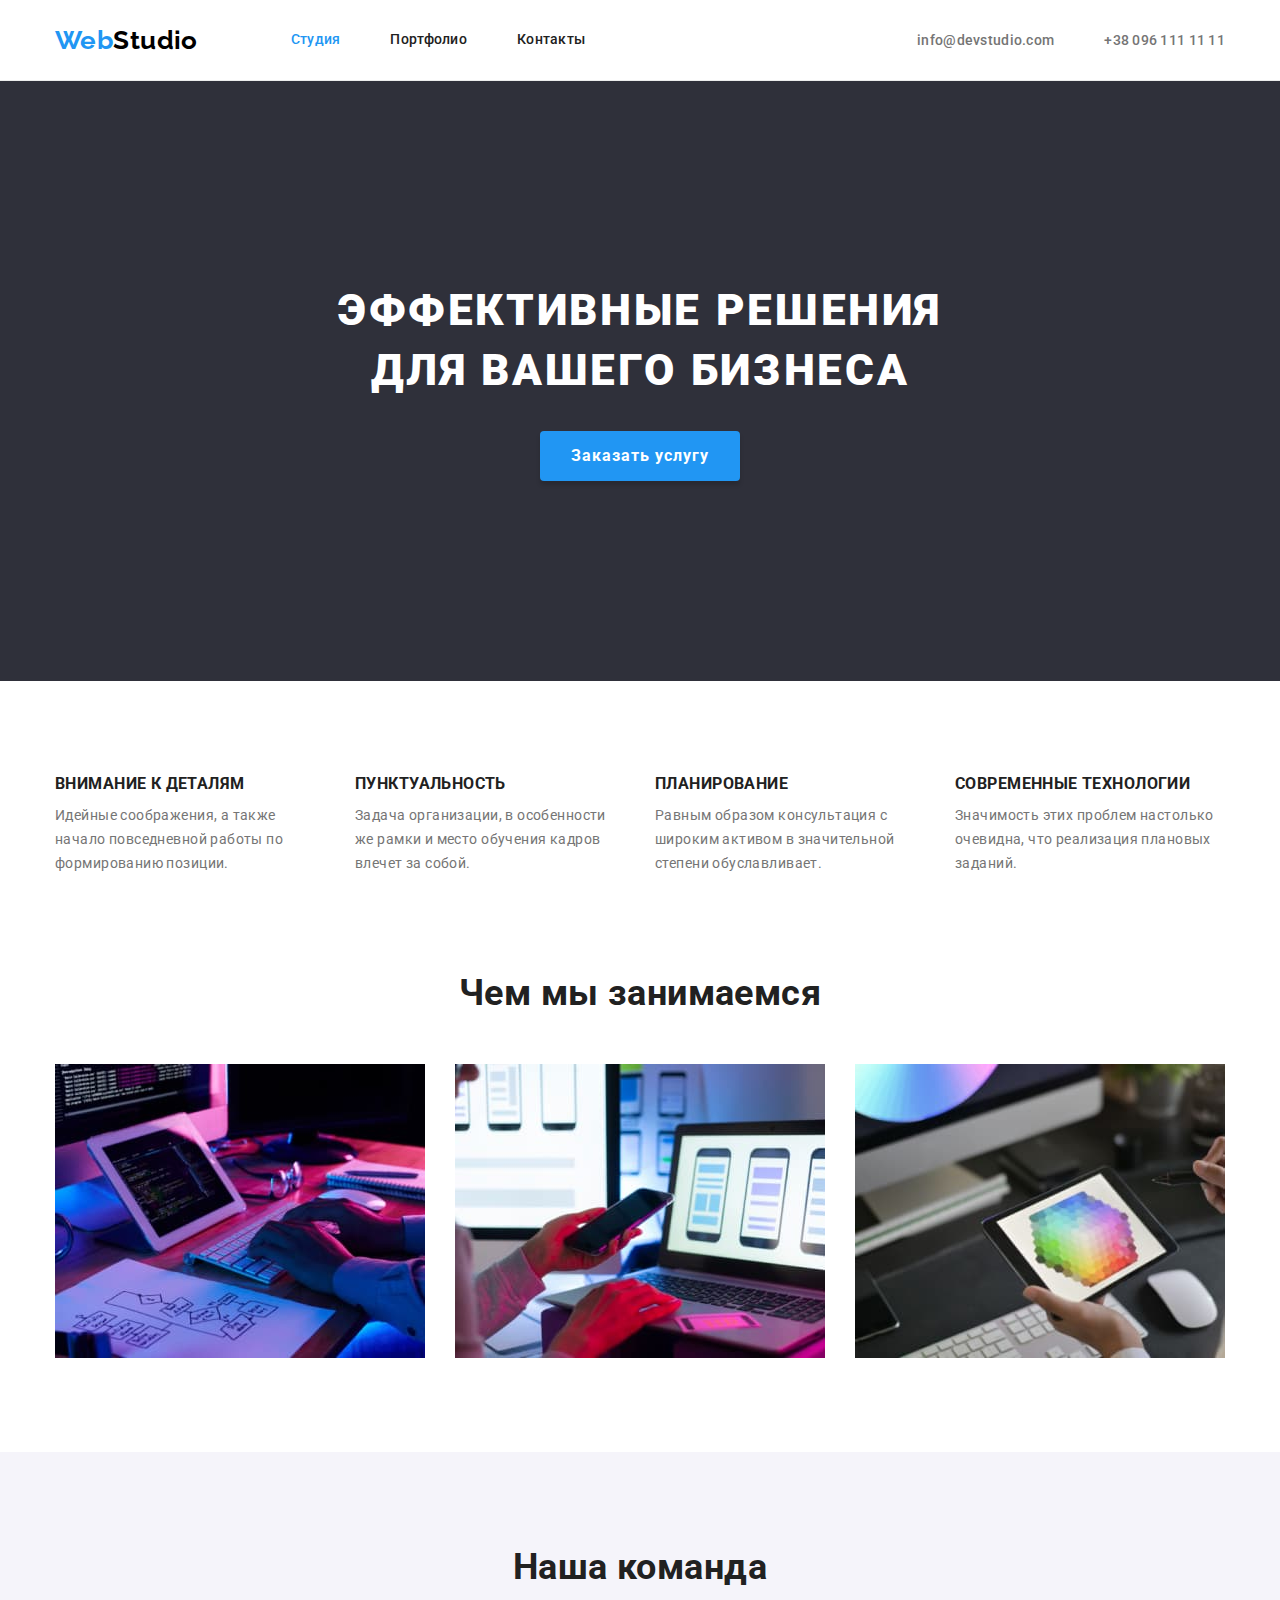
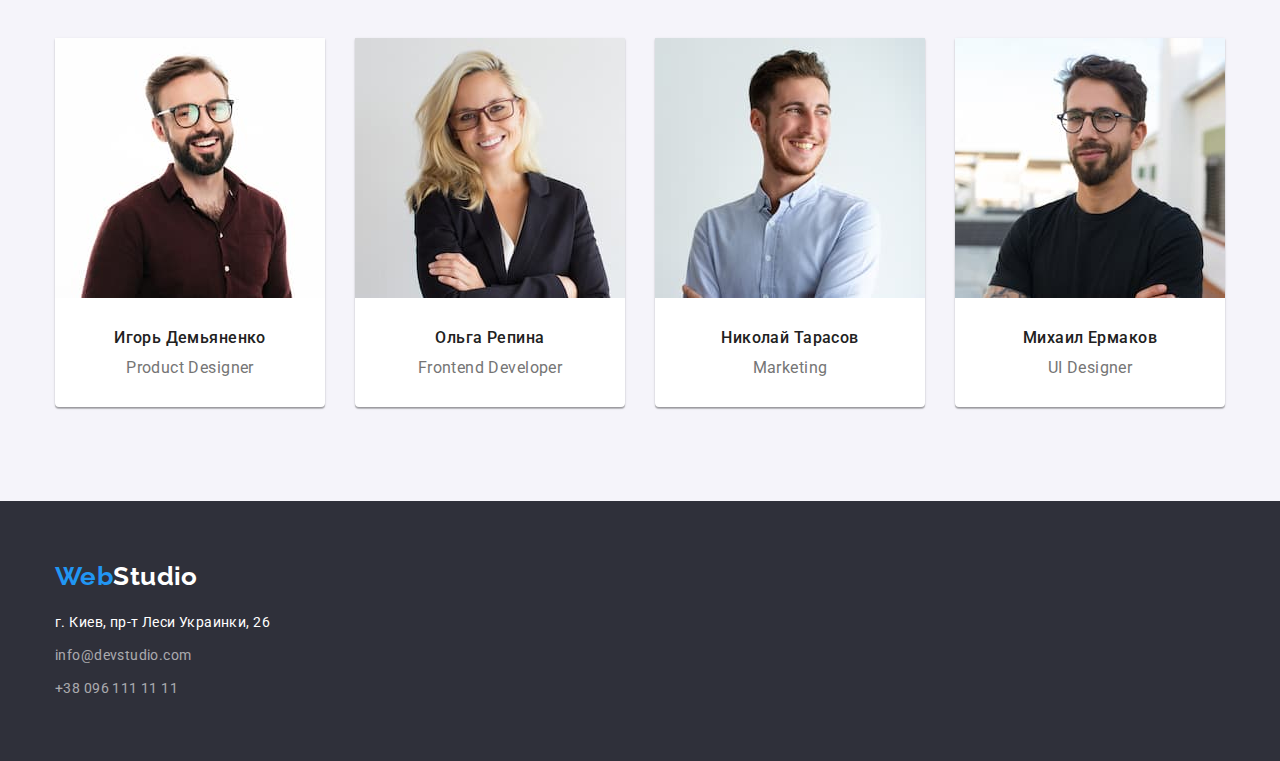
==== index.html @ e0d1f3ef "Copy hw-03" ====
<!DOCTYPE html>
<html lang="ru">

<head>
    <meta charset="UTF-8">
    <meta http-equiv="X-UA-Compatible" content="IE=edge">
    <meta name="viewport" content="width=device-width, initial-scale=1.0">
    <title>WebStudio</title>
    <link rel="preconnect" href="https://fonts.googleapis.com">
    <link rel="preconnect" href="https://fonts.gstatic.com" crossorigin>
    <link
        href="https://fonts.googleapis.com/css2?family=Raleway:wght@700&family=Roboto:wght@400;500;700;900&display=swap"
        rel="stylesheet">
    <link rel="stylesheet"
        href="https://cdnjs.cloudflare.com/ajax/libs/modern-normalize/0.6.0/modern-normalize.min.css" />
    <link rel="stylesheet" href="./css/styles.css" />
</head>

<body>

    <header>
        <div class="container main-nav">
            <nav class="nav">
                <!-- Website header -->
                <a class="nav-web header-web" href="./index.html">
                    Web<span class="header-studio">Studio</span>
                </a>

                <ul class="nav-menu list">
                    <li class="item"> <a class="link current" href="./index.html"> Студия </a> </li>
                    <li class="item"> <a class="link" href="./portfolio.html"> Портфолио </a> </li>
                    <li class="item"> <a class="link" href=""> Контакты </a> </li>
                </ul>
            </nav>

            <ul class="contacts list">
                <li class="item-link"> <a class="contacts-link" href="mailto:info@devstudio.com" lang="en">
                        info@devstudio.com </a> </li>
                <li class="item-link"> <a class="contacts-link" href="tel:+380961111111"> +38 096 111 11 11 </a> </li>
            </ul>
        </div>
    </header>

    <main>
        <!-- Шапка  -->

        <section class="section hero">
            <div class="decision container">
                <h1 class="decision-main">Эффективные решения <br /> для вашего бизнеса</h1>
                <button type="button" class="button">Заказать услугу</button>
            </div>
        </section>

        <!-- Особенности -->

        <section class="advantages section">
            <div class="container">
                <h2 class="advantages-hover">Преимущества работы с веб-студией WebStudio</h2>
                <ul class="list">
                    <li class=adv-groups>
                        <h3 class="advantages-dedails">Внимание к деталям</h3>
                        <p>Идейные соображения, а также начало повседневной работы по формированию позиции.</p>
                    </li>

                    <li class=adv-groups>
                        <h3 class="advantages-punctuals">Пунктуальность</h3>
                        <p>Задача организации, в особенности же рамки и место обучения кадров влечет за собой.</p>
                    </li>

                    <li class=adv-groups>
                        <h3 class="advantages-planning">Планирование</h3>
                        <p>Равным образом консультация с широким активом в значительной степени обуславливает.</p>
                    </li>

                    <li class=adv-groups>
                        <h3 class="advantages-technologies">Современные технологии</h3>
                        <p>Значимость этих проблем настолько очевидна, что реализация плановых заданий.</p>
                    </li>
                </ul>
            </div>
        </section>

        <!-- Направления работы студии -->
        <section class="directions section addsetup">
            <div class="container">
                <h2>Чем мы занимаемся</h2>
                <ul class="list">
                    <li>
                        <img class="list-img" src="./images/web.jpg" alt="Разработка Веб-приложений" width="370">
                    </li>
                    <li>
                        <img class="list-img" src="./images/mob.jpg" alt="Разработка мобильных приложений" width="370">
                    </li>
                    <li>
                        <img class="list-img" src="./images/design.jpg" alt="Разработка дизайнов для приложений"
                            width="370">
                    </li>
                </ul>
            </div>
        </section>
        <!-- Наша команда -->
        <section class="team section">
            <div class="container">
                <h2>Наша команда</h2>
                <ul class="list">
                    <li class="team-member">
                        <img src="./images/pd.jpg" alt="Игорь Демьяненко" width="270">
                        <div class="team-member-block">
                            <h3>Игорь Демьяненко</h3>
                            <p>Product Designer</p>
                        </div>
                    </li>
                    <li class="team-member">
                        <img src="./images/fd.jpg" alt="Ольга Репина" width="270">
                        <div class="team-member-block">
                            <h3>Ольга Репина</h3>
                            <p>Frontend Developer</p>
                        </div>
                    </li>
                    <li class="team-member">
                        <img src="./images/mr.jpg" alt="Николай Тарасов" width="270">
                        <div class="team-member-block">
                            <h3>Николай Тарасов</h3>
                            <p>Marketing</p>
                        </div>
                    </li>
                    <li class="team-member">
                        <img src="./images/ui.jpg" alt="Михаил Ермаков" width="270">
                        <div class="team-member-block">
                            <h3>Михаил Ермаков</h3>
                            <p>UI Designer</p>
                        </div>
                    </li>
                </ul>
            </div>
        </section>
    </main>
    <footer class="footer">
        <div class="container">
            <a class="nav-web footer-web" href="./index.html">
                Web<span class="footer-studio">Studio</span>
            </a>
            <address>
                <ul class="list">
                    <li class="footer-li">
                        <a class="footer-address" href="https://goo.gl/maps/BYtRj1dd29ztW6SMA" target="_blank"> г.
                            Киев,
                            пр-т Леси
                            Украинки, 26 </a>
                    </li>
                    <li class="footer-li"> <a class="footer-link" href="mailto:info@devstudio.com" lang="en">
                            info@devstudio.com </a>
                    </li>
                    <li class="footer-li"> <a class="footer-link" href="tel:+380961111111"> +38 096 111 11 11 </a> </li>
                </ul>
            </address>
        </div>
    </footer>
</body>

</html>
---- css/styles.css ----
/* цвет основного текста #757575 */
/* вторичный цвет текста #212121 */
/* синий #2196F3  */
/* backround color main #E5E5E5 */
/* вторичный цвет фона #2F303A */
/* вторичный цвет фона #2F303A */
/* цвет фона 3 (наша команда) #F5F4FA */
/*font-family: 'Raleway', sans-serif; */

:root {
  --primary-text-color: #757575;
  --title-text-color: #212121;
  --accent-color: #2196f3;
  --primary-white-color: #ffffff;
  --main-backround-color: #e5e5e5;
  --secondary-background-color: #2f303a;
  --full-black: #000000;
  --color-footer-links: rgba(255, 255, 255, 0.6);
  --background-ourteam-button: #f5f4fa;
  --color-padding-bottom: #ececec;
  --color-border-items: #eeeeee;
}

body {
  background-color: var(--primary-white-color);
  color: var(--primary-text-color);
  font-family: "Roboto", sans-serif;
  font-size: 14px;
  letter-spacing: 0.03em;
}
/* Утиилиты */
h1,
h2,
h3,
h4,
h5,
h6,
p,
ul,
body,
main,
section {
  padding: 0;
  margin: 0;
}

img {
  display: block;
  max-width: 100%;
  height: auto;
}

.section {
  padding-top: 94px;
  padding-bottom: 94px;
}
.list {
  padding: 0;
  margin: 0;
  list-style: none;
}

.container {
  margin-left: auto;
  margin-right: auto;
  width: 1200px;
  box-sizing: border-box;
  padding-left: 15px;
  padding-right: 15px;
  /*   outline: 2px solid tomato;
  background-color: rgba(136, 193, 211, 0.671);*/
}

/* Header + footer */
header {
  background-color: var(--primary-white-color);
  border-bottom: 1px solid var(--color-padding-bottom);
  max-width: 1600px;

  margin-left: auto;
  margin-right: auto;
}
footer {
  background-color: var(--secondary-background-color);
  max-width: 1600px;

  margin-left: auto;
  margin-right: auto;
}
.list {
  list-style: none;
}

/* main nav */
.main-nav {
  display: flex;
  align-items: center;
  justify-content: center;
  box-sizing: inherit;
}
.nav {
  display: flex;
  align-items: center;
}

.nav-menu {
  display: flex;
  align-items: center;
  margin-left: 93px;
}

.contacts {
  display: flex;
  margin-left: auto;
  align-items: center;
}

.nav-web {
  color: var(--accent-color);
  font-family: "Raleway", sans-serif;
  font-size: 26px;
  font-weight: bold;
  line-height: 1.19;
  text-align: left;
  text-decoration: none;
}

/* .header-web {
  text-shadow: 0px 4px 4px rgba(0, 0, 0, 0.25);
} */

.header-studio {
  color: var(--full-black);
}

.footer-studio {
  color: var(--primary-white-color);
}
.footer {
  padding-top: 60px;
  padding-bottom: 60px;
}
.footer .footer-web {
  display: block;

  padding-bottom: 20px;
}

.footer .list {
  line-height: 1.71;
  font-style: normal;
  box-sizing: border-box;
}

.footer .list:not(:last-child) {
  padding-bottom: 9px;
}
/* .footer .list:last-child {
  
} */

/* .footer .footer-address {
  padding-bottom: 9px;
} */

.footer .footer-li:not(:last-child) {
  padding-bottom: 9px;
}

.footer-address {
  color: var(--primary-white-color);
  text-decoration: none;
}

.footer-link {
  text-decoration: none;
  color: var(--color-footer-links);
}

.nav-menu .link {
  color: var(--title-text-color);
  text-decoration: none;
  font-weight: 500;
  line-height: 1.14;
  letter-spacing: 0.02em;
  display: block;

  padding-top: 32px;
  padding-bottom: 32px;
}
.nav-menu .item:not(:last-child) {
  margin-right: 50px;
}
.contacts .item-link:not(:last-child) {
  margin-right: 50px;
}

.nav-menu .link:hover,
.nav-menu .link:focus {
  color: var(--accent-color);
}
.contacts-link {
  text-decoration: none;
  color: var(--primary-text-color);
  font-weight: 500;
  line-height: 1.14;
  letter-spacing: 0.02em;
}

.contacts-link:hover,
.contacts-link:focus {
  color: var(--accent-color);
}

.nav-menu .current {
  color: var(--accent-color);
}

.hero {
  padding-top: 0;
  padding-bottom: 0;
  max-width: 1600px;
  margin: 0 auto;
  background-color: var(--secondary-background-color);
}
/* section 1 / h1+button */
.hero .decision {
  padding-top: 200px;
  padding-bottom: 200px;
  margin: auto;

  text-align: center;
  display: flex;
  flex-direction: column;
  align-items: center;
  justify-content: center;
}

.decision-main {
  color: var(--primary-white-color);
  font-weight: 900;
  font-size: 44px;
  line-height: 1.36;
  letter-spacing: 0.06em;
  text-transform: uppercase;
}

/* Кнопка */
.button {
  color: var(--primary-white-color);
  background-color: var(--accent-color);
  text-decoration: none;
  font-weight: bold;
  font-size: 16px;
  line-height: 1.87;
  text-align: center;
  letter-spacing: 0.06em;
  box-shadow: 0px 4px 4px rgba(0, 0, 0, 0.15);
  border-radius: 4px;
  cursor: pointer;
  border: 0;
  box-sizing: border-box;
  width: 200px;
  height: 50px;

  display: flex;
  justify-content: center;
  align-items: center;
  margin-top: 30px;
}

/* Section2 - Особенности */
.advantages .list {
  /* box-sizing: inherit; */
  display: flex;
  text-align: left;
  justify-content: space-between;
}
/* .advantages .adv-groups {
} */

.advantages-hover {
  display: none;
}
.advantages h3 {
  color: var(--title-text-color);
  font-weight: bold;
  line-height: 1.14;
  text-transform: uppercase;
  padding-bottom: 10px;
}
.advantages p {
  /* line-height: 1.71px; */
  font-size: 14px;
  line-height: 24px;
  letter-spacing: 0.03em;

  width: 270px;
  height: 75px;
}
/* Section3 - Направления работы студии */
.directions h2 {
  color: var(--title-text-color);
  font-weight: bold;
  font-size: 36px;
  line-height: 1.17;
  text-align: center;
  padding-bottom: 50px;
}

.directions .list {
  display: flex;
  justify-content: space-between;
}
.addsetup {
  padding-top: 0;
}

/* Section4 - Наша команда */
.team {
  background-color: var(--background-ourteam-button);
  box-sizing: border-box;
  max-width: 1600px;
  /* height: 648px; */
  margin-left: auto;
  margin-right: auto;
}
.team h2 {
  color: var(--title-text-color);
  font-weight: bold;
  font-size: 36px;
  line-height: 1.17;
  text-align: center;
  padding-bottom: 50px;
}

.team-member-block {
  padding-top: 30px;
  padding-bottom: 30px;
}
.team h3 {
  color: var(--title-text-color);
  font-weight: 500;
  font-size: 16px;
  line-height: 1.19;
  text-align: center;
}

.team p {
  font-size: 16px;
  line-height: 1.19;
  text-align: center;

  padding-top: 10px;
}

.team-member {
  background-color: var(--primary-white-color);
  box-shadow: 0px 1px 3px rgba(0, 0, 0, 0.12), 0px 1px 1px rgba(0, 0, 0, 0.14),
    0px 2px 1px rgba(0, 0, 0, 0.2);
  border-radius: 0px 0px 4px 4px;
}

.team .list {
  display: flex;
  justify-content: space-between;
}

/* Section 2.1 - Направления деятельности */
.activity h1 {
  display: none;
}
.button-filter {
  color: var(--title-text-color);
  background-color: var(--background-ourteam-button);
  border-radius: 4px;
  border: 0;
  font-weight: 500;
  font-size: 16px;
  line-height: 1.62;
  text-align: center;
  cursor: pointer;
}

.button-filter:focus,
.button-filter:hover,
.button-filter:active {
  color: var(--primary-white-color);
  background-color: var(--accent-color);
  box-shadow: 0px 3px 1px rgba(0, 0, 0, 0.1), 0px 1px 2px rgba(0, 0, 0, 0.08),
    0px 2px 2px rgba(0, 0, 0, 0.12);
}

/* top filters */
.filters {
  display: flex;
  justify-content: center;
  /* margin-top: 77px; */
  margin-bottom: 50px;
}
.button-filter {
  padding: 6px 22px;
}
.filters .li-filter:not(:last-child) {
  margin-right: 8px;
}

/* Section 2.2 - Наши направления деятельности */

.activity a {
  text-decoration: none;
}
.filter-service {
  color: var(--title-text-color);
  font-weight: bold;
  font-size: 18px;
  line-height: 2;
  letter-spacing: 0.06em;
}
.filter-direction {
  color: var(--primary-text-color);
  font-size: 16px;
  line-height: 1.87;
}

/* filterd items */
.filtered-activity {
  display: flex;
  flex-wrap: wrap;
  margin-top: -30px;
  margin-left: -30px;
  /* margin-bottom: 111px; */
}
.filtered-activity > .item {
  flex-basis: calc(100% / 3 - 30px);
  margin-top: 30px;
  margin-left: 30px;
  width: 370px;
  height: 404px;
  border: 1px solid var(--color-border-items);
}
.group-borders {
  padding: 20px 24px;
}
.filtered-activity .filter-service {
  padding-bottom: 4px;
}
.filtered-activity a {
  display: inline-block;
  padding: 0;
}
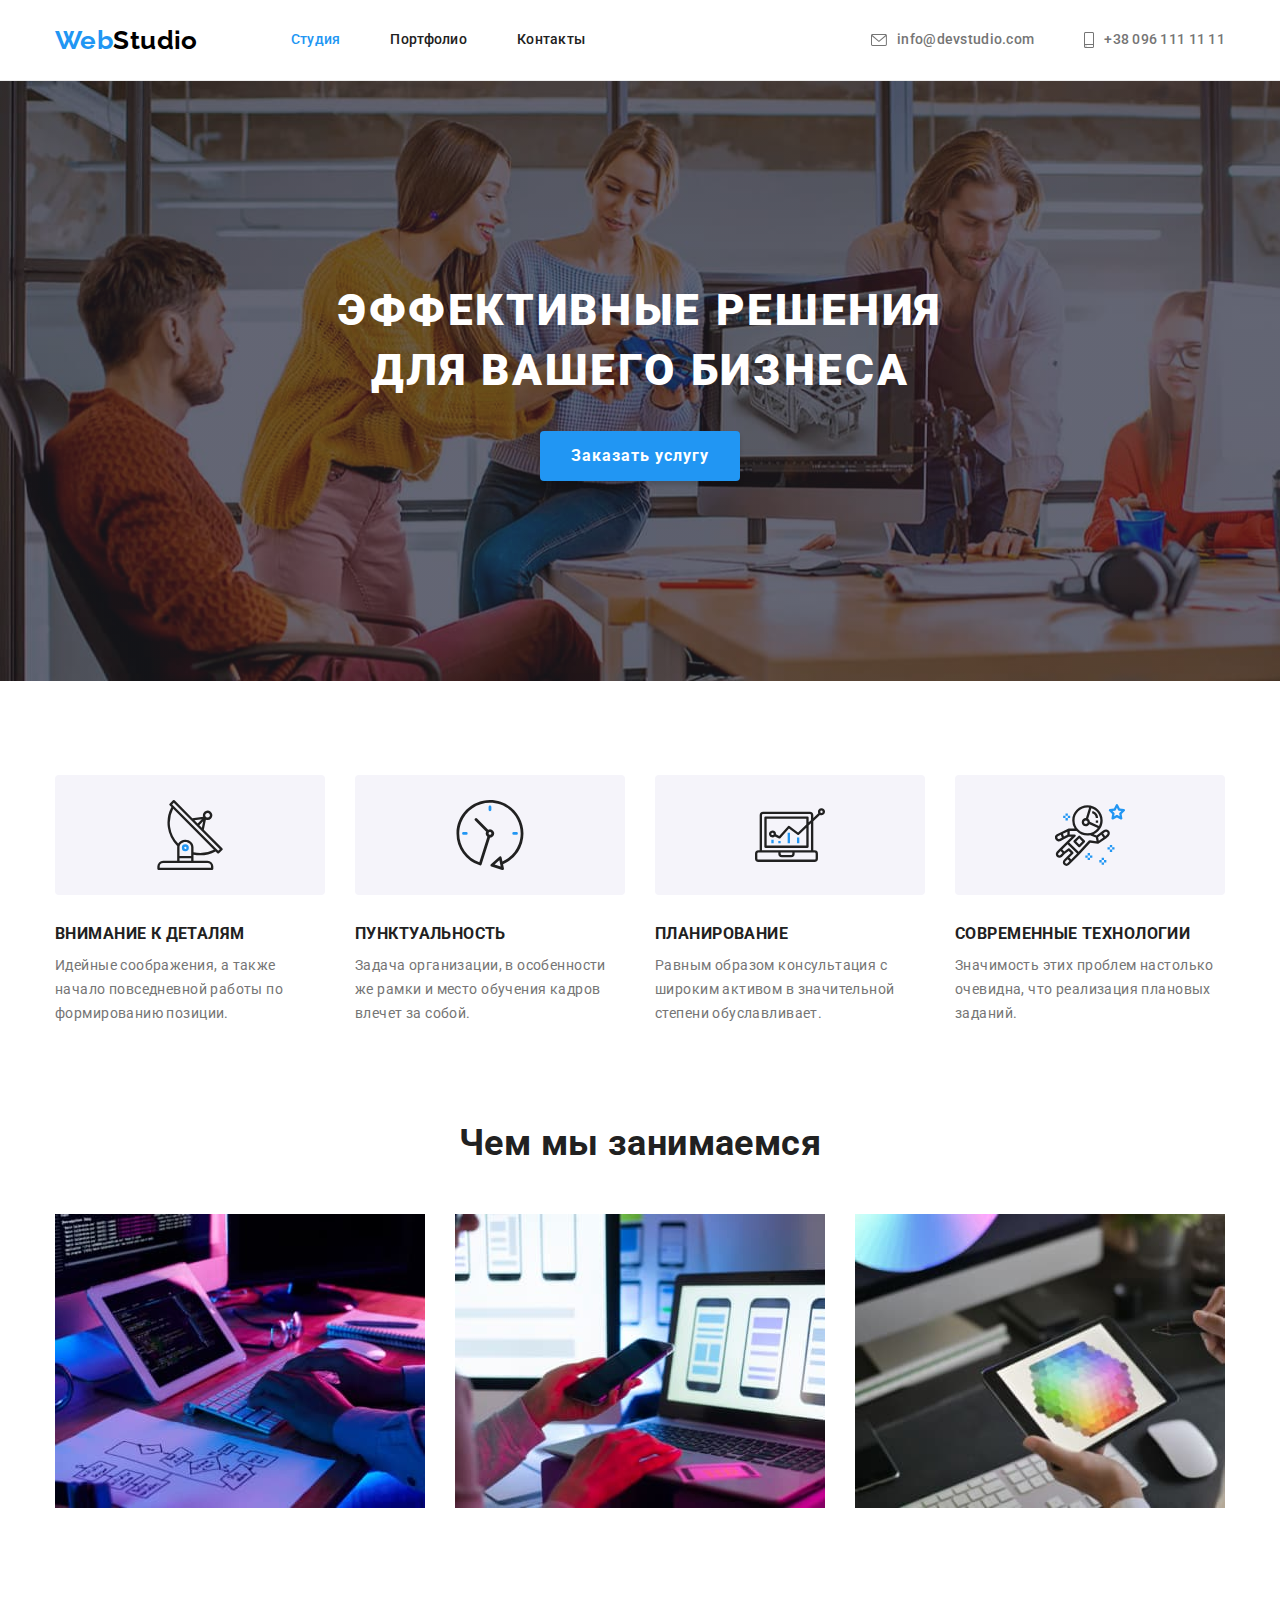
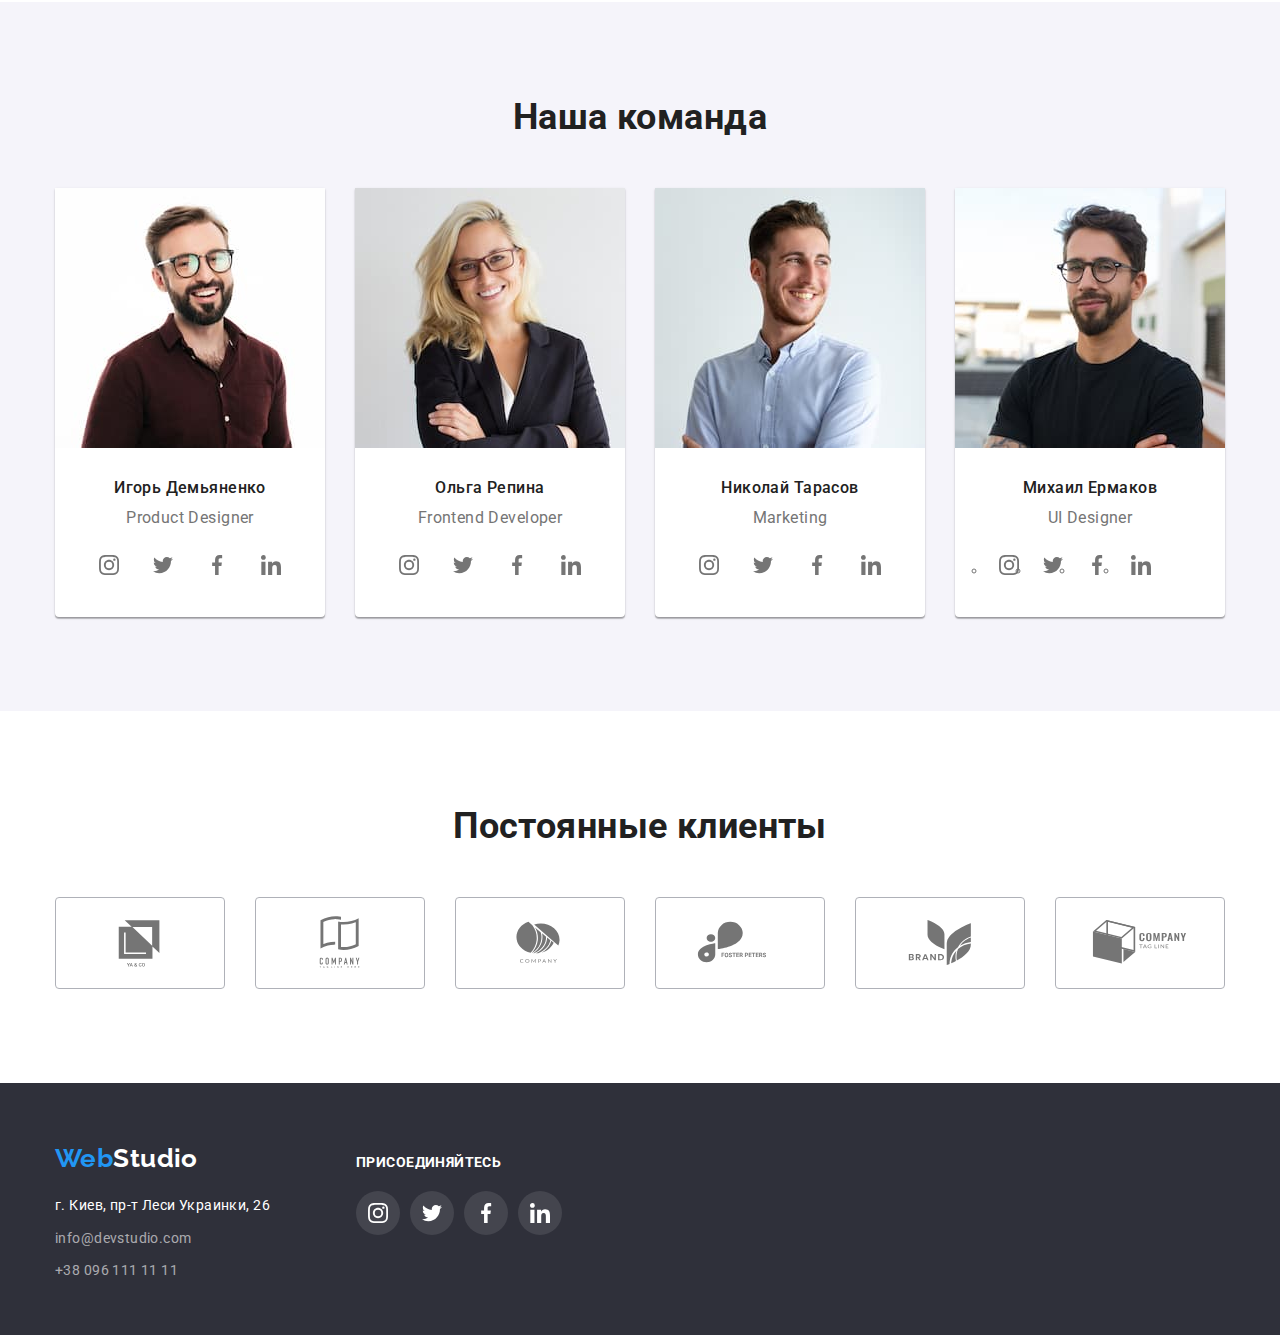
==== commit 4f811ca6: "First large version" ====
--- a/index.html
+++ b/index.html
@@ -34,9 +34,19 @@
             </nav>
 
             <ul class="contacts list">
-                <li class="item-link"> <a class="contacts-link" href="mailto:info@devstudio.com" lang="en">
-                        info@devstudio.com </a> </li>
-                <li class="item-link"> <a class="contacts-link" href="tel:+380961111111"> +38 096 111 11 11 </a> </li>
+                <li class="item-link icon-mail"> <a class="contacts-link" href="mailto:info@devstudio.com" lang="en">
+                        <svg class="envelope-icon" width="16" height="12">
+                            <use href="./images/icons.svg#envelope"></use>
+                        </svg>
+                        info@devstudio.com
+                    </a> </li>
+
+                <li class="item-link icon-phone"> <a class="contacts-link" href="tel:+380961111111">
+                        <svg class="smartphone-icon" width="10" height="16">
+                            <use href="./images/icons.svg#smartphone"></use>
+                        </svg>
+                        +38 096 111 11 11
+                    </a> </li>
             </ul>
         </div>
     </header>
@@ -58,21 +68,41 @@
                 <h2 class="advantages-hover">Преимущества работы с веб-студией WebStudio</h2>
                 <ul class="list">
                     <li class=adv-groups>
+                        <div class="advantages-icons">
+                            <svg class="antenna-icon" width="70" height="70">
+                                <use href="./images/icons.svg#antenna"></use>
+                            </svg>
+                        </div>
                         <h3 class="advantages-dedails">Внимание к деталям</h3>
                         <p>Идейные соображения, а также начало повседневной работы по формированию позиции.</p>
                     </li>
 
                     <li class=adv-groups>
+                        <div class="advantages-icons">
+                            <svg class="clock-icon" width="70" height="70">
+                                <use href="./images/icons.svg#clock"></use>
+                            </svg>
+                        </div>
                         <h3 class="advantages-punctuals">Пунктуальность</h3>
                         <p>Задача организации, в особенности же рамки и место обучения кадров влечет за собой.</p>
                     </li>
 
                     <li class=adv-groups>
+                        <div class="advantages-icons">
+                            <svg class="diagram-icon" width="70" height="70">
+                                <use href="./images/icons.svg#diagram"></use>
+                            </svg>
+                        </div>
                         <h3 class="advantages-planning">Планирование</h3>
                         <p>Равным образом консультация с широким активом в значительной степени обуславливает.</p>
                     </li>
 
                     <li class=adv-groups>
+                        <div class="advantages-icons">
+                            <svg class="astronaut-icon" width="70" height="70">
+                                <use href="./images/icons.svg#astronaut"></use>
+                            </svg>
+                        </div>
                         <h3 class="advantages-technologies">Современные технологии</h3>
                         <p>Значимость этих проблем настолько очевидна, что реализация плановых заданий.</p>
                     </li>
@@ -108,6 +138,28 @@
                         <div class="team-member-block">
                             <h3>Игорь Демьяненко</h3>
                             <p>Product Designer</p>
+                            <div class="team-socialnetwork">
+                                <a class="team-socicons" href="https://www.instagram.com/" target="_blank">
+                                    <svg class="instagtram" width="20" height="20">
+                                        <use href="./images/icons.svg#instagram"></use>
+                                    </svg>
+                                </a>
+                                <a class="team-socicons" href="https://www.twitter.com" target="_blank">
+                                    <svg class="twitter" width="20" height="20">
+                                        <use href="./images/icons.svg#twitter"></use>
+                                    </svg>
+                                </a>
+                                <a class="team-socicons" href="https://www.facebook.com" target="_blank">
+                                    <svg class="facebook" width="20" height="20">
+                                        <use href="./images/icons.svg#facebook"></use>
+                                    </svg>
+                                </a>
+                                <a class="team-socicons" href="https://www.linkedin.com" target="_blank">
+                                    <svg class="linkedin" width="20" height="20">
+                                        <use href="./images/icons.svg#linkedin"></use>
+                                    </svg>
+                                </a>
+                            </div>
                         </div>
                     </li>
                     <li class="team-member">
@@ -115,6 +167,28 @@
                         <div class="team-member-block">
                             <h3>Ольга Репина</h3>
                             <p>Frontend Developer</p>
+                            <div class="team-socialnetwork">
+                                <a class="team-socicons" href="https://www.instagram.com/" target="_blank">
+                                    <svg class="instagtram" width="20" height="20">
+                                        <use href="./images/icons.svg#instagram"></use>
+                                    </svg>
+                                </a>
+                                <a class="team-socicons" href="https://www.twitter.com" target="_blank">
+                                    <svg class="twitter" width="20" height="20">
+                                        <use href="./images/icons.svg#twitter"></use>
+                                    </svg>
+                                </a>
+                                <a class="team-socicons" href="https://www.facebook.com" target="_blank">
+                                    <svg class="facebook" width="20" height="20">
+                                        <use href="./images/icons.svg#facebook"></use>
+                                    </svg>
+                                </a>
+                                <a class="team-socicons" href="https://www.linkedin.com" target="_blank">
+                                    <svg class="linkedin" width="20" height="20">
+                                        <use href="./images/icons.svg#linkedin"></use>
+                                    </svg>
+                                </a>
+                            </div>
                         </div>
                     </li>
                     <li class="team-member">
@@ -122,6 +196,28 @@
                         <div class="team-member-block">
                             <h3>Николай Тарасов</h3>
                             <p>Marketing</p>
+                            <div class="team-socialnetwork">
+                                <a class="team-socicons" href="https://www.instagram.com/" target="_blank">
+                                    <svg class="instagtram" width="20" height="20">
+                                        <use href="./images/icons.svg#instagram"></use>
+                                    </svg>
+                                </a>
+                                <a class="team-socicons" href="https://www.twitter.com" target="_blank">
+                                    <svg class="twitter" width="20" height="20">
+                                        <use href="./images/icons.svg#twitter"></use>
+                                    </svg>
+                                </a>
+                                <a class="team-socicons" href="https://www.facebook.com" target="_blank">
+                                    <svg class="facebook" width="20" height="20">
+                                        <use href="./images/icons.svg#facebook"></use>
+                                    </svg>
+                                </a>
+                                <a class="team-socicons" href="https://www.linkedin.com" target="_blank">
+                                    <svg class="linkedin" width="20" height="20">
+                                        <use href="./images/icons.svg#linkedin"></use>
+                                    </svg>
+                                </a>
+                            </div>
                         </div>
                     </li>
                     <li class="team-member">
@@ -129,31 +225,149 @@
                         <div class="team-member-block">
                             <h3>Михаил Ермаков</h3>
                             <p>UI Designer</p>
-                        </div>
+                            <ul class="team-socialnetwork">
+                                <li>
+                                    <a class="team-socicons" href="https://www.instagram.com/" target="_blank">
+                                        <svg class="instagtram" width="20" height="20">
+                                            <use href="./images/icons.svg#instagram"></use>
+                                        </svg>
+                                    </a>
+                                </li>
+                                <li>
+                                    <a class="team-socicons" href="https://www.twitter.com" target="_blank">
+                                        <svg class="twitter" width="20" height="20">
+                                            <use href="./images/icons.svg#twitter"></use>
+                                        </svg>
+                                    </a>
+                                </li>
+                                <li>
+                                    <a class="team-socicons" href="https://www.facebook.com" target="_blank">
+                                        <svg class="facebook" width="20" height="20">
+                                            <use href="./images/icons.svg#facebook"></use>
+                                        </svg>
+                                    </a>
+                                </li>
+                                <li>
+                                    <a class="team-socicons" href="https://www.linkedin.com" target="_blank">
+                                        <svg class="linkedin" width="20" height="20">
+                                            <use href="./images/icons.svg#linkedin"></use>
+                                        </svg>
+                                    </a>
+                                </li>
+                            </ul>
+                        </div>
+                    </li>
+                </ul>
+            </div>
+        </section>
+
+        <!-- Постоянные кликнты -->
+        <section class="section our-clients">
+            <div class="container">
+                <h2>Постоянные клиенты</h2>
+                <ul class="clients">
+                    <li class="clients-border">
+                        <a class="clients-border-link" href="https://customertimes.com/" target="_blank">
+                            <svg class="clients-icon" width="106" height="60">
+                                <use href="./images/icons.svg#yaco"></use>
+                            </svg>
+                        </a>
+                    </li>
+                    <li class="clients-border">
+                        <a class="clients-border-link" href="https://www.globallogic.com/ua/" target="_blank">
+                            <svg class="clients-icon" width="106" height="60">
+                                <use href="./images/icons.svg#taglineco"></use>
+                            </svg>
+                        </a>
+                    </li>
+                    <li class="clients-border">
+                        <a class="clients-border-link" href="https://www.softserveinc.com/uk-ua" target="_blank">
+                            <svg class="clients-icon" width="106" height="60">
+                                <use href="./images/icons.svg#company"></use>
+                            </svg>
+                        </a>
+                    </li>
+                    <li class="clients-border">
+                        <a class="clients-border-link" href="https://www.ciklum.com/" target="_blank">
+                            <svg class="clients-icon" width="106" height="60">
+                                <use href="./images/icons.svg#foster"></use>
+                            </svg>
+                        </a>
+                    </li>
+                    <li class="clients-border">
+                        <a class="clients-border-link" href="https://www.epam.com/" target="_blank">
+                            <svg class="clients-icon" width="106" height="60">
+                                <use href="./images/icons.svg#brand"></use>
+                            </svg>
+                        </a>
+                    </li>
+                    <li class="clients-border">
+                        <a class="clients-border-link" href="https://sigma.software/" target="_blank">
+                            <svg class="clients-icon" width="106" height="60">
+                                <use href="./images/icons.svg#companytagline"></use>
+                            </svg>
+                        </a>
                     </li>
                 </ul>
             </div>
         </section>
     </main>
+
     <footer class="footer">
-        <div class="container">
-            <a class="nav-web footer-web" href="./index.html">
-                Web<span class="footer-studio">Studio</span>
-            </a>
-            <address>
-                <ul class="list">
-                    <li class="footer-li">
-                        <a class="footer-address" href="https://goo.gl/maps/BYtRj1dd29ztW6SMA" target="_blank"> г.
-                            Киев,
-                            пр-т Леси
-                            Украинки, 26 </a>
-                    </li>
-                    <li class="footer-li"> <a class="footer-link" href="mailto:info@devstudio.com" lang="en">
-                            info@devstudio.com </a>
-                    </li>
-                    <li class="footer-li"> <a class="footer-link" href="tel:+380961111111"> +38 096 111 11 11 </a> </li>
-                </ul>
-            </address>
+        <div class="container footer-all">
+            <div class="footer-contacts">
+                <a class="nav-web footer-web" href="./index.html">
+                    Web<span class="footer-studio">Studio</span>
+                </a>
+                <address>
+                    <ul class="list">
+                        <li class="footer-li">
+                            <a class="footer-address" href="https://goo.gl/maps/BYtRj1dd29ztW6SMA" target="_blank"> г.
+                                Киев,
+                                пр-т Леси
+                                Украинки, 26 </a>
+                        </li>
+                        <li class="footer-li"> <a class="footer-link" href="mailto:info@devstudio.com" lang="en">
+                                info@devstudio.com </a>
+                        </li>
+                        <li class="footer-li"> <a class="footer-link" href="tel:+380961111111"> +38 096 111 11 11 </a>
+                        </li>
+                    </ul>
+                </address>
+            </div>
+            <div class="footer-icons">
+                <h2>присоединяйтесь</h2>
+                <ul class="team-socions-group">
+                    <li>
+                        <a class="team-socicons" href="https://www.instagram.com/" target="_blank">
+                            <svg class="instagtram" width="20" height="20">
+                                <use href="./images/icons.svg#instagram"></use>
+                            </svg>
+                        </a>
+                    </li>
+                    <li>
+                        <a class="team-socicons" href="https://www.twitter.com" target="_blank">
+                            <svg class="twitter" width="20" height="20">
+                                <use href="./images/icons.svg#twitter"></use>
+                            </svg>
+                        </a>
+                    </li>
+                    <li>
+                        <a class="team-socicons" href="https://www.facebook.com" target="_blank">
+                            <svg class="facebook" width="20" height="20">
+                                <use href="./images/icons.svg#facebook"></use>
+                            </svg>
+                        </a>
+                    </li>
+                    <li>
+                        <a class="team-socicons" href="https://www.linkedin.com" target="_blank">
+                            <svg class="linkedin" width="20" height="20">
+                                <use href="./images/icons.svg#linkedin"></use>
+                            </svg>
+                        </a>
+                    </li>
+                </ul>
+            </div>
         </div>
     </footer>
 </body>
--- a/css/styles.css
+++ b/css/styles.css
@@ -125,10 +125,6 @@
   text-decoration: none;
 }
 
-/* .header-web {
-  text-shadow: 0px 4px 4px rgba(0, 0, 0, 0.25);
-} */
-
 .header-studio {
   color: var(--full-black);
 }
@@ -142,8 +138,41 @@
 }
 .footer .footer-web {
   display: block;
-
   padding-bottom: 20px;
+}
+.footer-all {
+  display: flex;
+  align-items: baseline;
+}
+.team-socions-group {
+  display: flex;
+  list-style: none;
+}
+.team-socions-group li:not(:last-child) {
+  margin-right: 10px;
+}
+.footer-icons h2 {
+  color: var(--primary-white-color);
+  text-transform: uppercase;
+  font-weight: bold;
+  font-size: 14px;
+  line-height: 1.14;
+  margin-bottom: 20px;
+}
+.team-socions-group .team-socicons {
+  background-color: rgba(255, 255, 255, 0.1);
+  fill: var(--primary-white-color);
+}
+.team-socions-group
+  .team-socicons:hover
+  .team-socions-group
+  .team-socicons:focus {
+  background-color: var(--accent-color);
+}
+address {
+  width: 231px;
+  height: 81px;
+  margin-right: 70px;
 }
 
 .footer .list {
@@ -155,13 +184,6 @@
 .footer .list:not(:last-child) {
   padding-bottom: 9px;
 }
-/* .footer .list:last-child {
-  
-} */
-
-/* .footer .footer-address {
-  padding-bottom: 9px;
-} */
 
 .footer .footer-li:not(:last-child) {
   padding-bottom: 9px;
@@ -202,28 +224,45 @@
 .contacts-link {
   text-decoration: none;
   color: var(--primary-text-color);
+  fill: var(--primary-text-color);
   font-weight: 500;
   line-height: 1.14;
   letter-spacing: 0.02em;
 }
-
+.contacts-link {
+  display: flex;
+  align-items: center;
+}
+.envelope-icon {
+  margin-right: 10px;
+  color: var(--primary-text-color);
+}
+.smartphone-icon {
+  margin-right: 10px;
+  color: var(--primary-text-color);
+}
 .contacts-link:hover,
 .contacts-link:focus {
   color: var(--accent-color);
-}
-
+  fill: var(--accent-color);
+}
 .nav-menu .current {
   color: var(--accent-color);
 }
 
+/* section 1 / h1+button */
 .hero {
   padding-top: 0;
   padding-bottom: 0;
   max-width: 1600px;
   margin: 0 auto;
-  background-color: var(--secondary-background-color);
-}
-/* section 1 / h1+button */
+  background-image: linear-gradient(
+      to right,
+      rgba(47, 48, 58, 0.4),
+      rgba(47, 48, 58, 0.4)
+    ),
+    url(../images/Img.jpg);
+}
 .hero .decision {
   padding-top: 200px;
   padding-bottom: 200px;
@@ -278,6 +317,14 @@
 }
 /* .advantages .adv-groups {
 } */
+.advantages-icons {
+  background-color: var(--background-ourteam-button);
+  border-radius: 4px;
+  margin-bottom: 30px;
+  display: flex;
+  justify-content: center;
+  padding: 25px 100px;
+}
 
 .advantages-hover {
   display: none;
@@ -293,7 +340,6 @@
   /* line-height: 1.71px; */
   font-size: 14px;
   line-height: 24px;
-  letter-spacing: 0.03em;
 
   width: 270px;
   height: 75px;
@@ -325,6 +371,28 @@
   margin-left: auto;
   margin-right: auto;
 }
+.team-socialnetwork {
+  display: flex;
+  padding: 16px 32px 0 32px;
+}
+.team-socicons {
+  width: 44px;
+  height: 44px;
+  background-color: var(--primary-white-color);
+  fill: var(--primary-text-color);
+  display: flex;
+  justify-content: center;
+  align-items: center;
+  border-radius: 50%;
+}
+.team-socicons:hover,
+.team-socicons:focus {
+  background-color: var(--accent-color);
+  fill: var(--primary-white-color);
+}
+.team-socicons:not(:last-child) {
+  margin-right: 10px;
+}
 .team h2 {
   color: var(--title-text-color);
   font-weight: bold;
@@ -364,6 +432,40 @@
 .team .list {
   display: flex;
   justify-content: space-between;
+}
+
+/* section5 - Постоянные кликнты */
+.clients {
+  list-style: none;
+  display: flex;
+}
+.our-clients h2 {
+  text-align: center;
+  color: var(--title-text-color);
+  font-weight: bold;
+  font-size: 36px;
+  line-height: 1.17;
+  margin-bottom: 50px;
+}
+.clients-border-link {
+  border: 1px solid #afb1b8;
+  border-radius: 4px;
+  width: 170px;
+  height: 92px;
+  display: flex;
+  justify-content: center;
+  align-items: center;
+  fill: var(--primary-text-color);
+}
+.clients-border-link:hover,
+.clients-border-link:focus {
+  border: 1px solid var(--accent-color);
+  fill: var(--accent-color);
+}
+
+.clients-border:not(:last-child) {
+  justify-content: center;
+  margin-right: 30px;
 }
 
 /* Section 2.1 - Направления деятельности */
@@ -439,6 +541,11 @@
   height: 404px;
   border: 1px solid var(--color-border-items);
 }
+.filtered-activity > .item:hover,
+.filtered-activity > .item:focus {
+  box-shadow: 1px 4px 6px 0px #00000029, 0px 4px 4px 0px #0000000f,
+    0px 1px 1px 0px #0000001f;
+}
 .group-borders {
   padding: 20px 24px;
 }
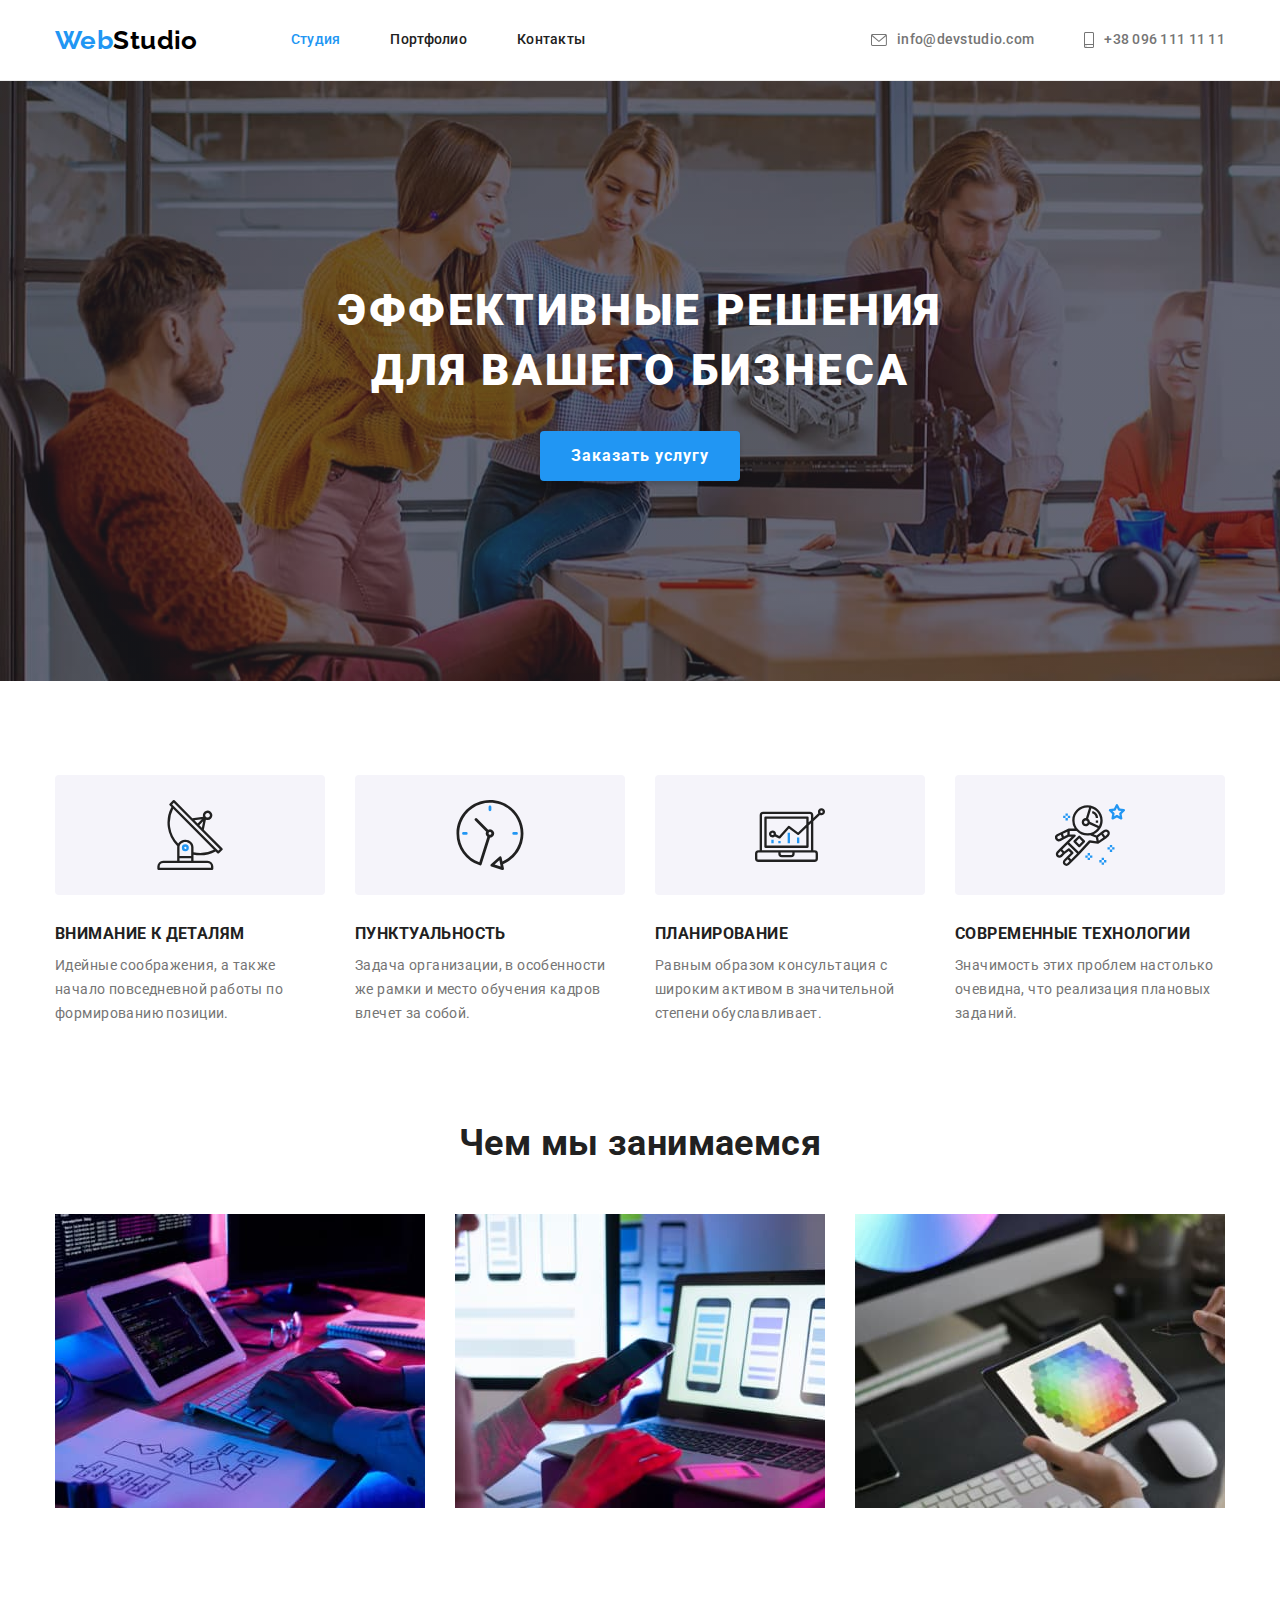
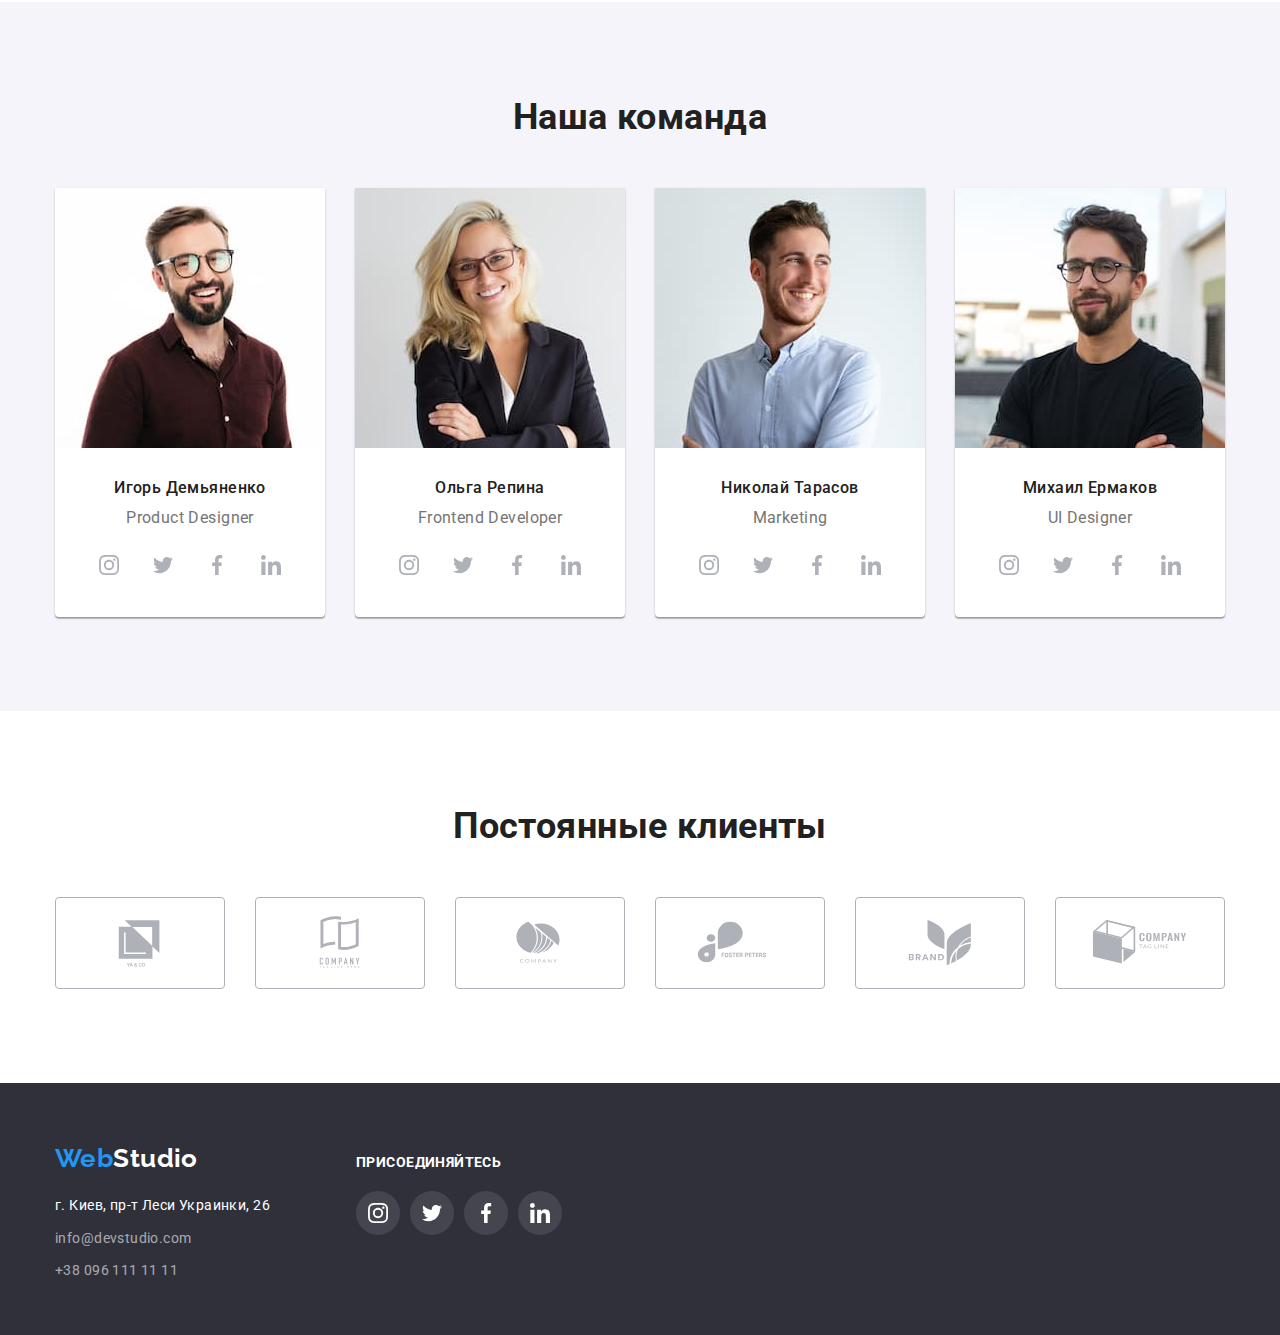
==== commit 2f364026: "fixes" ====
--- a/index.html
+++ b/index.html
@@ -138,28 +138,36 @@
                         <div class="team-member-block">
                             <h3>Игорь Демьяненко</h3>
                             <p>Product Designer</p>
-                            <div class="team-socialnetwork">
-                                <a class="team-socicons" href="https://www.instagram.com/" target="_blank">
-                                    <svg class="instagtram" width="20" height="20">
-                                        <use href="./images/icons.svg#instagram"></use>
-                                    </svg>
-                                </a>
-                                <a class="team-socicons" href="https://www.twitter.com" target="_blank">
-                                    <svg class="twitter" width="20" height="20">
-                                        <use href="./images/icons.svg#twitter"></use>
-                                    </svg>
-                                </a>
-                                <a class="team-socicons" href="https://www.facebook.com" target="_blank">
-                                    <svg class="facebook" width="20" height="20">
-                                        <use href="./images/icons.svg#facebook"></use>
-                                    </svg>
-                                </a>
-                                <a class="team-socicons" href="https://www.linkedin.com" target="_blank">
-                                    <svg class="linkedin" width="20" height="20">
-                                        <use href="./images/icons.svg#linkedin"></use>
-                                    </svg>
-                                </a>
-                            </div>
+                            <ul class="team-socialnetwork">
+                                <li>
+                                    <a class="team-socicons" href="https://www.instagram.com/" target="_blank">
+                                        <svg class="instagtram" width="20" height="20">
+                                            <use href="./images/icons.svg#instagram"></use>
+                                        </svg>
+                                    </a>
+                                </li>
+                                <li>
+                                    <a class="team-socicons" href="https://www.twitter.com" target="_blank">
+                                        <svg class="twitter" width="20" height="20">
+                                            <use href="./images/icons.svg#twitter"></use>
+                                        </svg>
+                                    </a>
+                                </li>
+                                <li>
+                                    <a class="team-socicons" href="https://www.facebook.com" target="_blank">
+                                        <svg class="facebook" width="20" height="20">
+                                            <use href="./images/icons.svg#facebook"></use>
+                                        </svg>
+                                    </a>
+                                </li>
+                                <li>
+                                    <a class="team-socicons" href="https://www.linkedin.com" target="_blank">
+                                        <svg class="linkedin" width="20" height="20">
+                                            <use href="./images/icons.svg#linkedin"></use>
+                                        </svg>
+                                    </a>
+                                </li>
+                            </ul>
                         </div>
                     </li>
                     <li class="team-member">
@@ -167,28 +175,36 @@
                         <div class="team-member-block">
                             <h3>Ольга Репина</h3>
                             <p>Frontend Developer</p>
-                            <div class="team-socialnetwork">
-                                <a class="team-socicons" href="https://www.instagram.com/" target="_blank">
-                                    <svg class="instagtram" width="20" height="20">
-                                        <use href="./images/icons.svg#instagram"></use>
-                                    </svg>
-                                </a>
-                                <a class="team-socicons" href="https://www.twitter.com" target="_blank">
-                                    <svg class="twitter" width="20" height="20">
-                                        <use href="./images/icons.svg#twitter"></use>
-                                    </svg>
-                                </a>
-                                <a class="team-socicons" href="https://www.facebook.com" target="_blank">
-                                    <svg class="facebook" width="20" height="20">
-                                        <use href="./images/icons.svg#facebook"></use>
-                                    </svg>
-                                </a>
-                                <a class="team-socicons" href="https://www.linkedin.com" target="_blank">
-                                    <svg class="linkedin" width="20" height="20">
-                                        <use href="./images/icons.svg#linkedin"></use>
-                                    </svg>
-                                </a>
-                            </div>
+                            <ul class="team-socialnetwork">
+                                <li>
+                                    <a class="team-socicons" href="https://www.instagram.com/" target="_blank">
+                                        <svg class="instagtram" width="20" height="20">
+                                            <use href="./images/icons.svg#instagram"></use>
+                                        </svg>
+                                    </a>
+                                </li>
+                                <li>
+                                    <a class="team-socicons" href="https://www.twitter.com" target="_blank">
+                                        <svg class="twitter" width="20" height="20">
+                                            <use href="./images/icons.svg#twitter"></use>
+                                        </svg>
+                                    </a>
+                                </li>
+                                <li>
+                                    <a class="team-socicons" href="https://www.facebook.com" target="_blank">
+                                        <svg class="facebook" width="20" height="20">
+                                            <use href="./images/icons.svg#facebook"></use>
+                                        </svg>
+                                    </a>
+                                </li>
+                                <li>
+                                    <a class="team-socicons" href="https://www.linkedin.com" target="_blank">
+                                        <svg class="linkedin" width="20" height="20">
+                                            <use href="./images/icons.svg#linkedin"></use>
+                                        </svg>
+                                    </a>
+                                </li>
+                            </ul>
                         </div>
                     </li>
                     <li class="team-member">
@@ -196,28 +212,36 @@
                         <div class="team-member-block">
                             <h3>Николай Тарасов</h3>
                             <p>Marketing</p>
-                            <div class="team-socialnetwork">
-                                <a class="team-socicons" href="https://www.instagram.com/" target="_blank">
-                                    <svg class="instagtram" width="20" height="20">
-                                        <use href="./images/icons.svg#instagram"></use>
-                                    </svg>
-                                </a>
-                                <a class="team-socicons" href="https://www.twitter.com" target="_blank">
-                                    <svg class="twitter" width="20" height="20">
-                                        <use href="./images/icons.svg#twitter"></use>
-                                    </svg>
-                                </a>
-                                <a class="team-socicons" href="https://www.facebook.com" target="_blank">
-                                    <svg class="facebook" width="20" height="20">
-                                        <use href="./images/icons.svg#facebook"></use>
-                                    </svg>
-                                </a>
-                                <a class="team-socicons" href="https://www.linkedin.com" target="_blank">
-                                    <svg class="linkedin" width="20" height="20">
-                                        <use href="./images/icons.svg#linkedin"></use>
-                                    </svg>
-                                </a>
-                            </div>
+                            <ul class="team-socialnetwork">
+                                <li>
+                                    <a class="team-socicons" href="https://www.instagram.com/" target="_blank">
+                                        <svg class="instagtram" width="20" height="20">
+                                            <use href="./images/icons.svg#instagram"></use>
+                                        </svg>
+                                    </a>
+                                </li>
+                                <li>
+                                    <a class="team-socicons" href="https://www.twitter.com" target="_blank">
+                                        <svg class="twitter" width="20" height="20">
+                                            <use href="./images/icons.svg#twitter"></use>
+                                        </svg>
+                                    </a>
+                                </li>
+                                <li>
+                                    <a class="team-socicons" href="https://www.facebook.com" target="_blank">
+                                        <svg class="facebook" width="20" height="20">
+                                            <use href="./images/icons.svg#facebook"></use>
+                                        </svg>
+                                    </a>
+                                </li>
+                                <li>
+                                    <a class="team-socicons" href="https://www.linkedin.com" target="_blank">
+                                        <svg class="linkedin" width="20" height="20">
+                                            <use href="./images/icons.svg#linkedin"></use>
+                                        </svg>
+                                    </a>
+                                </li>
+                            </ul>
                         </div>
                     </li>
                     <li class="team-member">
--- a/css/styles.css
+++ b/css/styles.css
@@ -19,6 +19,7 @@
   --background-ourteam-button: #f5f4fa;
   --color-padding-bottom: #ececec;
   --color-border-items: #eeeeee;
+  --color-for-icons: #afb1b8;
 }
 
 body {
@@ -87,9 +88,6 @@
   margin-left: auto;
   margin-right: auto;
 }
-.list {
-  list-style: none;
-}
 
 /* main nav */
 .main-nav {
@@ -375,24 +373,26 @@
   display: flex;
   padding: 16px 32px 0 32px;
 }
+.team-socialnetwork li:not(:last-child) {
+  margin-right: 10px;
+}
 .team-socicons {
   width: 44px;
   height: 44px;
   background-color: var(--primary-white-color);
-  fill: var(--primary-text-color);
+  fill: var(--color-for-icons);
   display: flex;
   justify-content: center;
   align-items: center;
   border-radius: 50%;
 }
+
 .team-socicons:hover,
 .team-socicons:focus {
   background-color: var(--accent-color);
   fill: var(--primary-white-color);
 }
-.team-socicons:not(:last-child) {
-  margin-right: 10px;
-}
+
 .team h2 {
   color: var(--title-text-color);
   font-weight: bold;
@@ -434,6 +434,14 @@
   justify-content: space-between;
 }
 
+.team-socialnetwork li {
+  display: flex;
+  list-style: none;
+}
+.team-socicons:not(:last-child) {
+  margin-right: 10px;
+}
+
 /* section5 - Постоянные кликнты */
 .clients {
   list-style: none;
@@ -455,7 +463,7 @@
   display: flex;
   justify-content: center;
   align-items: center;
-  fill: var(--primary-text-color);
+  fill: var(--color-for-icons);
 }
 .clients-border-link:hover,
 .clients-border-link:focus {
